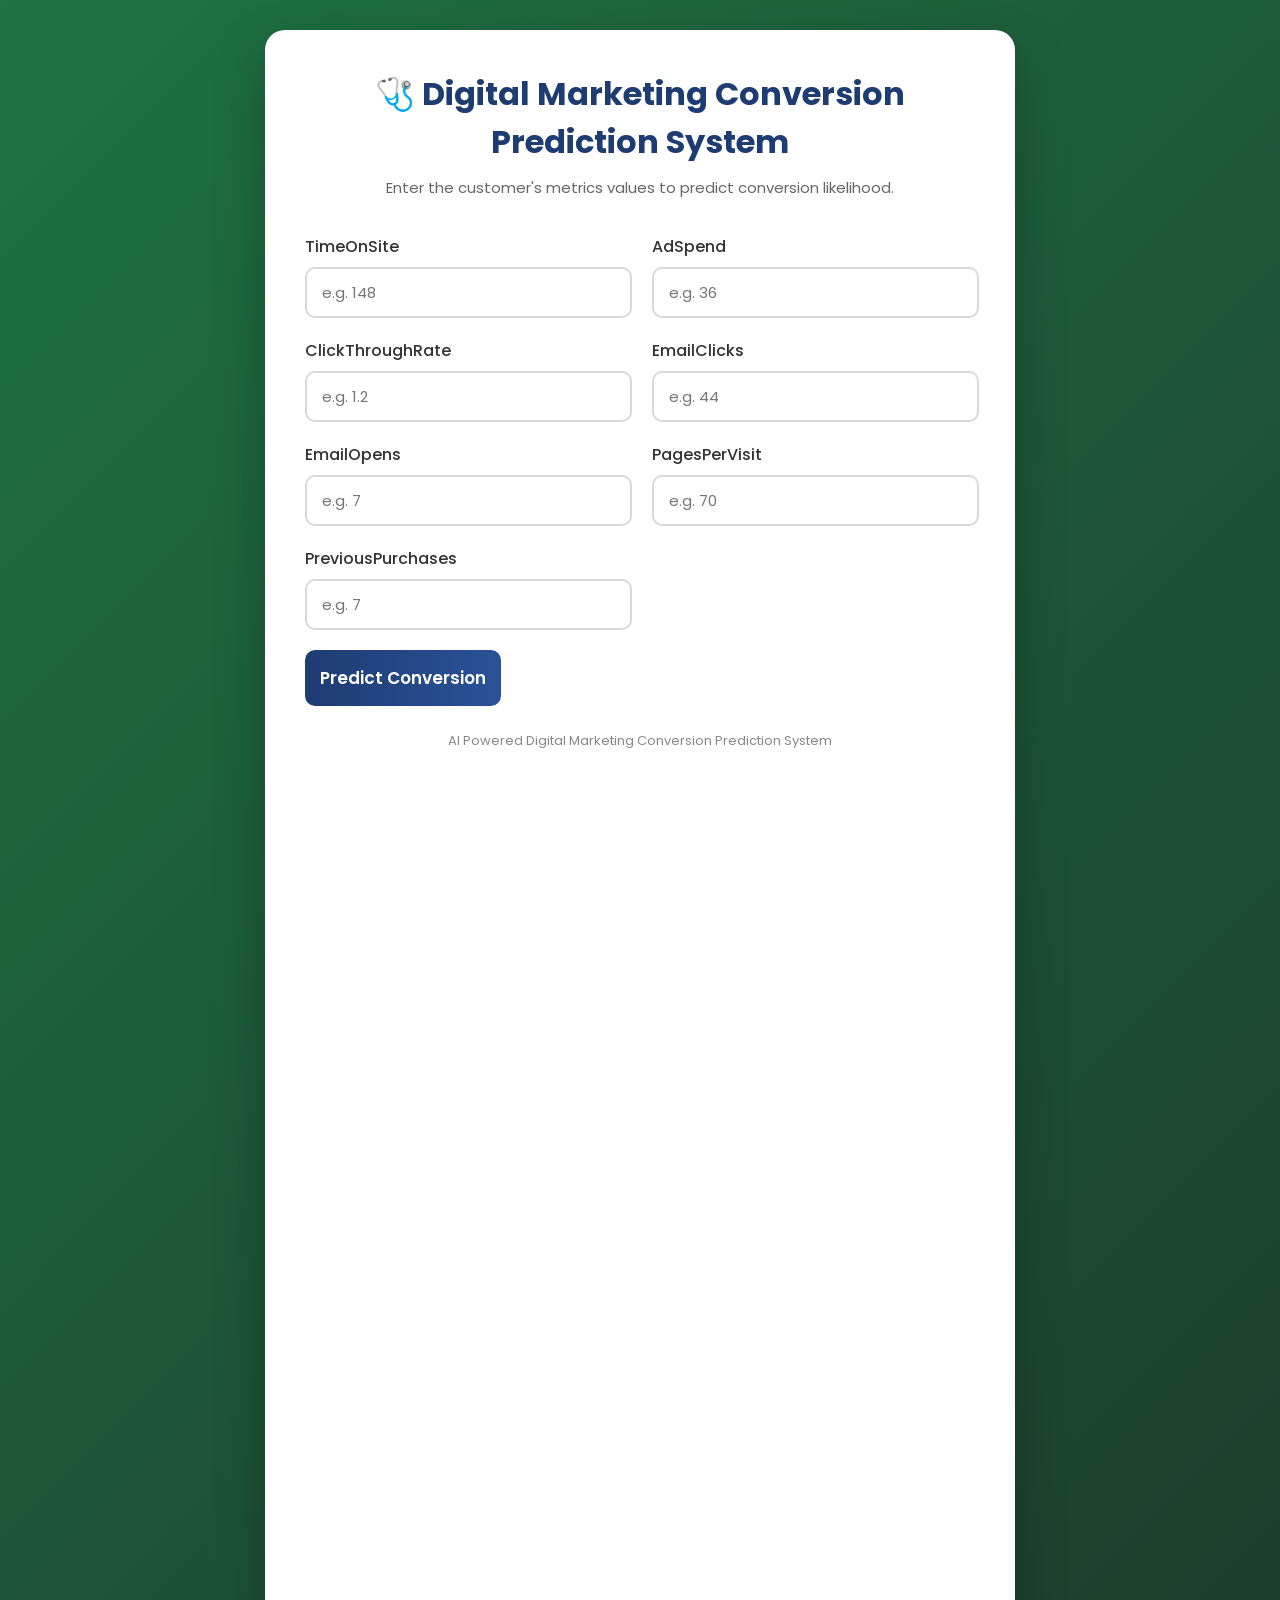
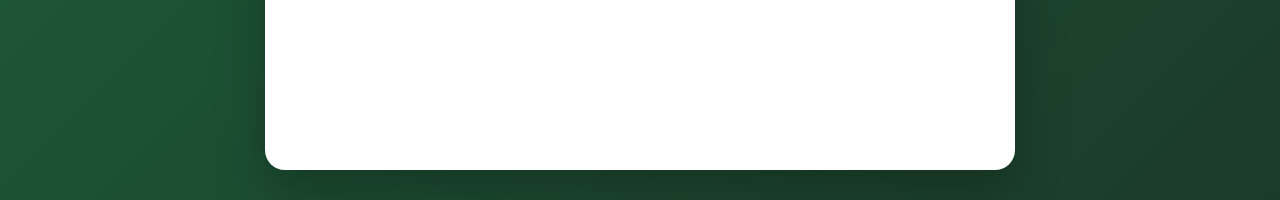
==== templates/index.html @ a06715a2 "flask deployment" ====
<!DOCTYPE html>
<html lang="en">

<head>
    <meta charset="UTF-8">
    <meta name="viewport" content="width=device-width, initial-scale=1.0">
    <title>Digital Marketing Conversion Prediction</title>

    <link href="https://fonts.googleapis.com/css2?family=Poppins:wght@300;400;500;600;700&display=swap"
        rel="stylesheet">

    <style>
        * {
            margin: 0;
            padding: 0;
            box-sizing: border-box;
            font-family: 'Poppins', sans-serif;
        }

        body {
            background: linear-gradient(135deg, #1e7244, #1b3b28);
            min-height: 200vh;
            display: flex;
            justify-content: center;
            align-items: top;
            padding: 30px;
        }

        .container {
            background: #fff;
            width: 100%;
            max-width: 750px;
            border-radius: 20px;
            padding: 40px;
            box-shadow: 0 20px 50px rgba(0, 0, 0, 0.25);
        }

        .header {
            text-align: center;
            margin-bottom: 35px;
        }

        .header h1 {
            color: #1e3c72;
            font-size: 32px;
            margin-bottom: 10px;
        }

        .header p {
            color: #666;
            font-size: 15px;
        }

        form {
            display: grid;
            grid-template-columns: 1fr 1fr;
            gap: 20px;
        }

        .input-group {
            display: flex;
            flex-direction: column;
        }

        .input-group label {
            margin-bottom: 8px;
            font-weight: 500;
            color: #333;
        }

        .input-group input {
            padding: 12px 15px;
            border: 2px solid #d9d9d9;
            border-radius: 10px;
            font-size: 15px;
            transition: 0.3s;
        }

        .input-group input:focus {
            outline: none;
            border-color: #2a5298;
            box-shadow: 0 0 8px rgba(42, 82, 152, 0.3);
        }

        .full-width {
            grid-column: span 2;
        }

        .predict-btn {
            background: linear-gradient(to right, #1e3c72, #2a5298);
            color: white;
            border: none;
            padding: 15px;
            font-size: 17px;
            font-weight: 600;
            border-radius: 10px;
            cursor: pointer;
            transition: .3s;
        }

        .predict-btn:hover {
            transform: translateY(-2px);
            box-shadow: 0 10px 20px rgba(0, 0, 0, .25);
        }

        .footer {
            margin-top: 25px;
            text-align: center;
            color: #888;
            font-size: 13px;
        }

        @media(max-width:650px) {
            form {
                grid-template-columns: 1fr;
            }

            .full-width {
                grid-column: span 1;
            }

            .header h1 {
                font-size: 26px;
            }
        }
    </style>

</head>

<body>

    <div class="container">

        <div class="header">
            <h1>🩺 Digital Marketing Conversion Prediction System</h1>
            <p>Enter the customer's metrics values to predict conversion likelihood.</p>
        </div>

        <form action="/predict" method="POST">

            <div class="input-group">
                <label>TimeOnSite</label>
                <input type="number" step="any" name="TimeOnSite" placeholder="e.g. 148" required>
            </div>

            <div class="input-group">
                <label>AdSpend</label>
                <input type="number" step="any" name="AdSpend" placeholder="e.g. 36" required>
            </div>

            <div class="input-group">
                <label>ClickThroughRate</label>
                <input type="number" step="any" name="ClickThroughRate" placeholder="e.g. 1.2" required>
            </div>

            <div class="input-group">
                <label>EmailClicks</label>
                <input type="number" step="any" name="EmailClicks" placeholder="e.g. 44" required>
            </div>

            <div class="input-group">
                <label>EmailOpens</label>
                <input type="number" step="any" name="EmailOpens" placeholder="e.g. 7" required>
            </div>

            <div class="input-group">
                <label>PagesPerVisit</label>
                <input type="number" step="any" name="PagesPerVisit" placeholder="e.g. 70" required>
            </div>

            <div class="input-group">
                <label>PreviousPurchases</label>
                <input type="number" step="any" name="PreviousPurchases" placeholder="e.g. 7" required>
            </div>

            <div class="full-width">
                <button class="predict-btn" type="submit">
                    Predict Conversion
                </button>
            </div>

        </form>

        <div class="footer">
            AI Powered Digital Marketing Conversion Prediction System
        </div>

    </div>

</body>

</html>
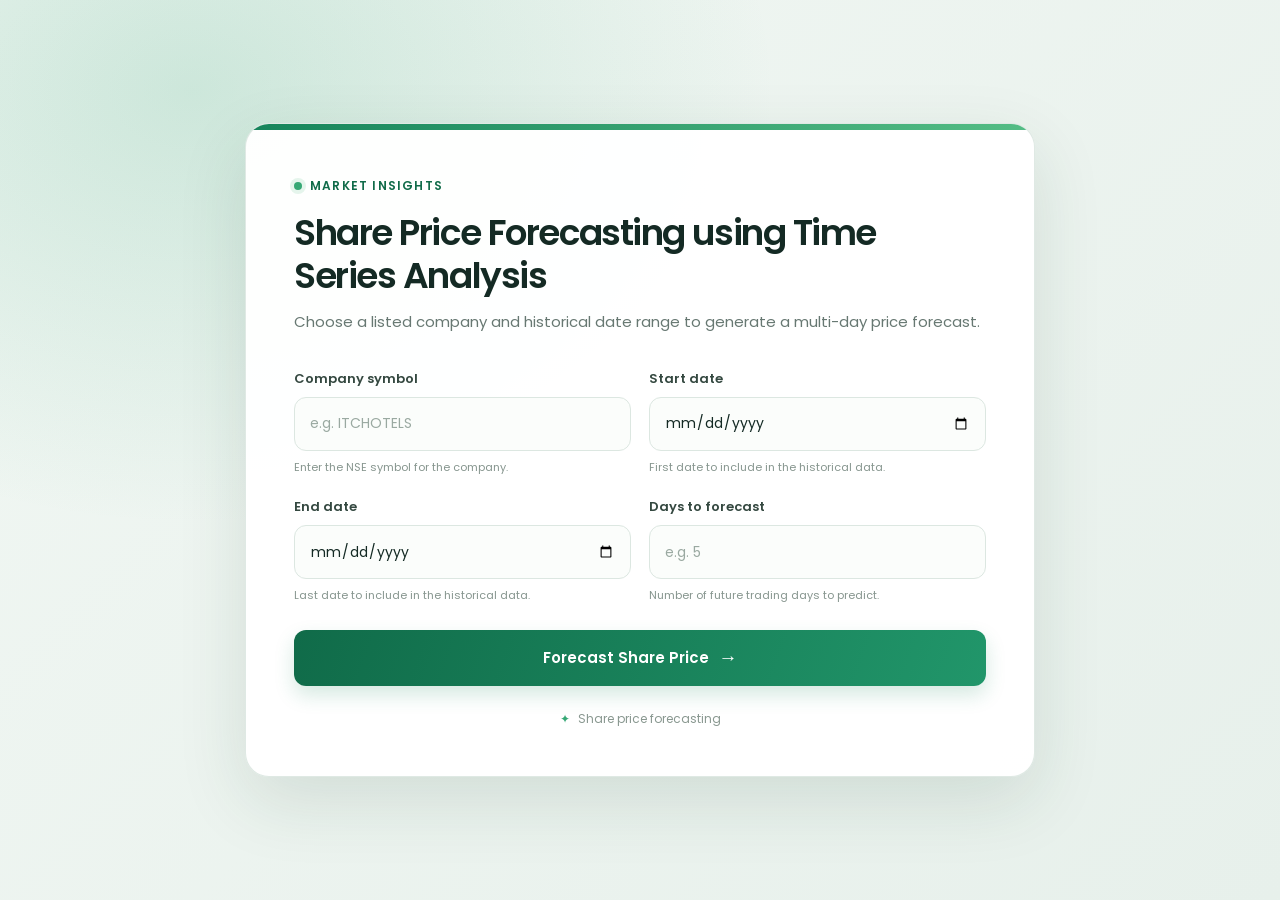
==== commit e89f46ff: "Flask TSA prediction" ====
--- a/templates/index.html
+++ b/templates/index.html
@@ -4,12 +4,21 @@
 <head>
     <meta charset="UTF-8">
     <meta name="viewport" content="width=device-width, initial-scale=1.0">
-    <title>Digital Marketing Conversion Prediction</title>
+    <title>Share Price Forecast</title>
 
     <link href="https://fonts.googleapis.com/css2?family=Poppins:wght@300;400;500;600;700&display=swap"
         rel="stylesheet">
 
     <style>
+        :root {
+            color-scheme: light;
+            --ink: #142a24;
+            --muted: #677872;
+            --green: #16845b;
+            --green-dark: #106b49;
+            --line: #dce7e1;
+        }
+
         * {
             margin: 0;
             padding: 0;
@@ -18,109 +27,215 @@
         }
 
         body {
-            background: linear-gradient(135deg, #1e7244, #1b3b28);
-            min-height: 200vh;
+            background:
+                radial-gradient(ellipse at 15% 10%, rgba(45, 161, 112, .18), transparent 38%),
+                linear-gradient(135deg, #f1f7f3, #e7f0eb);
+            min-height: 100vh;
             display: flex;
             justify-content: center;
-            align-items: top;
-            padding: 30px;
+            align-items: center;
+            padding: 48px 20px;
         }
 
         .container {
-            background: #fff;
+            position: relative;
+            overflow: hidden;
+            background: rgba(255, 255, 255, .96);
             width: 100%;
-            max-width: 750px;
-            border-radius: 20px;
-            padding: 40px;
-            box-shadow: 0 20px 50px rgba(0, 0, 0, 0.25);
+            max-width: 790px;
+            border: 1px solid rgba(220, 231, 225, .9);
+            border-radius: 24px;
+            padding: 48px;
+            box-shadow: 0 24px 70px rgba(24, 63, 45, .12);
+        }
+
+        .container::before {
+            position: absolute;
+            top: 0;
+            right: 0;
+            left: 0;
+            height: 6px;
+            background: linear-gradient(90deg, #16845b, #54bd85);
+            content: "";
         }
 
         .header {
-            text-align: center;
-            margin-bottom: 35px;
+            margin-bottom: 34px;
+            text-align: left;
+        }
+
+        .eyebrow {
+            display: inline-flex;
+            align-items: center;
+            gap: 8px;
+            margin-bottom: 16px;
+            color: var(--green-dark);
+            font-size: 12px;
+            font-weight: 600;
+            letter-spacing: .1em;
+            text-transform: uppercase;
+        }
+
+        .eyebrow::before {
+            width: 8px;
+            height: 8px;
+            border-radius: 50%;
+            background: #37a875;
+            box-shadow: 0 0 0 4px #e5f5ec;
+            content: "";
         }
 
         .header h1 {
-            color: #1e3c72;
-            font-size: 32px;
-            margin-bottom: 10px;
+            max-width: 620px;
+            color: var(--ink);
+            font-size: clamp(27px, 4vw, 36px);
+            font-weight: 600;
+            letter-spacing: -.04em;
+            line-height: 1.2;
+            margin-bottom: 12px;
         }
 
         .header p {
-            color: #666;
+            color: var(--muted);
             font-size: 15px;
+            line-height: 1.7;
         }
 
         form {
             display: grid;
             grid-template-columns: 1fr 1fr;
-            gap: 20px;
+            gap: 22px 18px;
         }
 
         .input-group {
             display: flex;
             flex-direction: column;
+            gap: 8px;
         }
 
         .input-group label {
-            margin-bottom: 8px;
-            font-weight: 500;
-            color: #333;
+            color: #344840;
+            font-size: 13px;
+            font-weight: 600;
         }
 
         .input-group input {
-            padding: 12px 15px;
-            border: 2px solid #d9d9d9;
-            border-radius: 10px;
+            width: 100%;
+            min-height: 54px;
+            padding: 13px 15px;
+            border: 1px solid var(--line);
+            border-radius: 12px;
+            outline: none;
+            background: #fbfdfb;
+            color: var(--ink);
+            font-size: 14px;
+            transition: border-color .2s ease, box-shadow .2s ease, background .2s ease;
+        }
+
+        .input-group input::placeholder {
+            color: #9aa9a1;
+        }
+
+        .input-group input:focus {
+            border-color: #50a87b;
+            background: #fff;
+            box-shadow: 0 0 0 4px rgba(42, 151, 94, .12);
+        }
+
+        .input-hint {
+            color: #87968f;
+            font-size: 11px;
+            line-height: 1.5;
+        }
+
+        .full-width {
+            grid-column: 1 / -1;
+            margin-top: 4px;
+        }
+
+        .predict-btn {
+            display: flex;
+            width: 100%;
+            min-height: 56px;
+            align-items: center;
+            justify-content: center;
+            gap: 10px;
+            border: none;
+            border-radius: 12px;
+            background: linear-gradient(110deg, var(--green-dark), #21966a);
+            box-shadow: 0 9px 20px rgba(22, 132, 91, .18);
+            color: #fff;
             font-size: 15px;
-            transition: 0.3s;
-        }
-
-        .input-group input:focus {
-            outline: none;
-            border-color: #2a5298;
-            box-shadow: 0 0 8px rgba(42, 82, 152, 0.3);
-        }
-
-        .full-width {
-            grid-column: span 2;
-        }
-
-        .predict-btn {
-            background: linear-gradient(to right, #1e3c72, #2a5298);
-            color: white;
-            border: none;
-            padding: 15px;
-            font-size: 17px;
-            font-weight: 600;
-            border-radius: 10px;
+            font-weight: 600;
             cursor: pointer;
-            transition: .3s;
+            transition: transform .2s ease, box-shadow .2s ease, filter .2s ease;
+        }
+
+        .predict-btn::after {
+            content: "→";
+            font-size: 19px;
+            line-height: 1;
+            transition: transform .2s ease;
         }
 
         .predict-btn:hover {
             transform: translateY(-2px);
-            box-shadow: 0 10px 20px rgba(0, 0, 0, .25);
+            box-shadow: 0 13px 24px rgba(22, 132, 91, .25);
+            filter: saturate(1.08);
+        }
+
+        .predict-btn:hover::after {
+            transform: translateX(3px);
+        }
+
+        .predict-btn:focus-visible {
+            outline: 3px solid rgba(22, 132, 91, .35);
+            outline-offset: 3px;
         }
 
         .footer {
-            margin-top: 25px;
+            display: flex;
+            align-items: center;
+            justify-content: center;
+            gap: 8px;
+            margin-top: 24px;
             text-align: center;
-            color: #888;
-            font-size: 13px;
-        }
-
-        @media(max-width:650px) {
+            color: #899890;
+            font-size: 12px;
+        }
+
+        .footer::before {
+            content: "✦";
+            color: #36a875;
+        }
+
+        @media (max-width: 650px) {
+            body {
+                align-items: flex-start;
+                padding: 24px 14px;
+            }
+
+            .container {
+                padding: 34px 24px;
+                border-radius: 20px;
+            }
+
             form {
                 grid-template-columns: 1fr;
+                gap: 18px;
             }
 
             .full-width {
-                grid-column: span 1;
-            }
-
-            .header h1 {
-                font-size: 26px;
+                grid-column: 1;
+            }
+        }
+
+        @media (prefers-reduced-motion: reduce) {
+            *,
+            *::before,
+            *::after {
+                scroll-behavior: auto !important;
+                transition-duration: .01ms !important;
             }
         }
     </style>
@@ -132,57 +247,49 @@
     <div class="container">
 
         <div class="header">
-            <h1>🩺 Digital Marketing Conversion Prediction System</h1>
-            <p>Enter the customer's metrics values to predict conversion likelihood.</p>
+            <span class="eyebrow">Market insights</span>
+            <h1>Share Price Forecasting using Time Series Analysis</h1>
+            <p>Choose a listed company and historical date range to generate a multi-day price forecast.</p>
         </div>
 
         <form action="/predict" method="POST">
 
             <div class="input-group">
-                <label>TimeOnSite</label>
-                <input type="number" step="any" name="TimeOnSite" placeholder="e.g. 148" required>
-            </div>
-
-            <div class="input-group">
-                <label>AdSpend</label>
-                <input type="number" step="any" name="AdSpend" placeholder="e.g. 36" required>
-            </div>
-
-            <div class="input-group">
-                <label>ClickThroughRate</label>
-                <input type="number" step="any" name="ClickThroughRate" placeholder="e.g. 1.2" required>
-            </div>
-
-            <div class="input-group">
-                <label>EmailClicks</label>
-                <input type="number" step="any" name="EmailClicks" placeholder="e.g. 44" required>
-            </div>
-
-            <div class="input-group">
-                <label>EmailOpens</label>
-                <input type="number" step="any" name="EmailOpens" placeholder="e.g. 7" required>
-            </div>
-
-            <div class="input-group">
-                <label>PagesPerVisit</label>
-                <input type="number" step="any" name="PagesPerVisit" placeholder="e.g. 70" required>
-            </div>
-
-            <div class="input-group">
-                <label>PreviousPurchases</label>
-                <input type="number" step="any" name="PreviousPurchases" placeholder="e.g. 7" required>
+                <label for="symbol">Company symbol</label>
+                <input id="symbol" type="text" name="symbol" placeholder="e.g. ITCHOTELS"
+                    autocomplete="off" autocapitalize="characters" required>
+                <span class="input-hint">Enter the NSE symbol for the company.</span>
+            </div>
+
+            <div class="input-group">
+                <label for="start_date">Start date</label>
+                <input id="start_date" type="date" name="start_date" required>
+                <span class="input-hint">First date to include in the historical data.</span>
+            </div>
+
+            <div class="input-group">
+                <label for="end_date">End date</label>
+                <input id="end_date" type="date" name="end_date" required>
+                <span class="input-hint">Last date to include in the historical data.</span>
+            </div>
+
+            <div class="input-group">
+                <label for="days_to_predict">Days to forecast</label>
+                <input id="days_to_predict" type="number" name="days_to_predict" min="1" step="1"
+                    placeholder="e.g. 5" required>
+                <span class="input-hint">Number of future trading days to predict.</span>
             </div>
 
             <div class="full-width">
                 <button class="predict-btn" type="submit">
-                    Predict Conversion
+                    Forecast Share Price
                 </button>
             </div>
 
         </form>
 
         <div class="footer">
-            AI Powered Digital Marketing Conversion Prediction System
+            Share price forecasting
         </div>
 
     </div>
